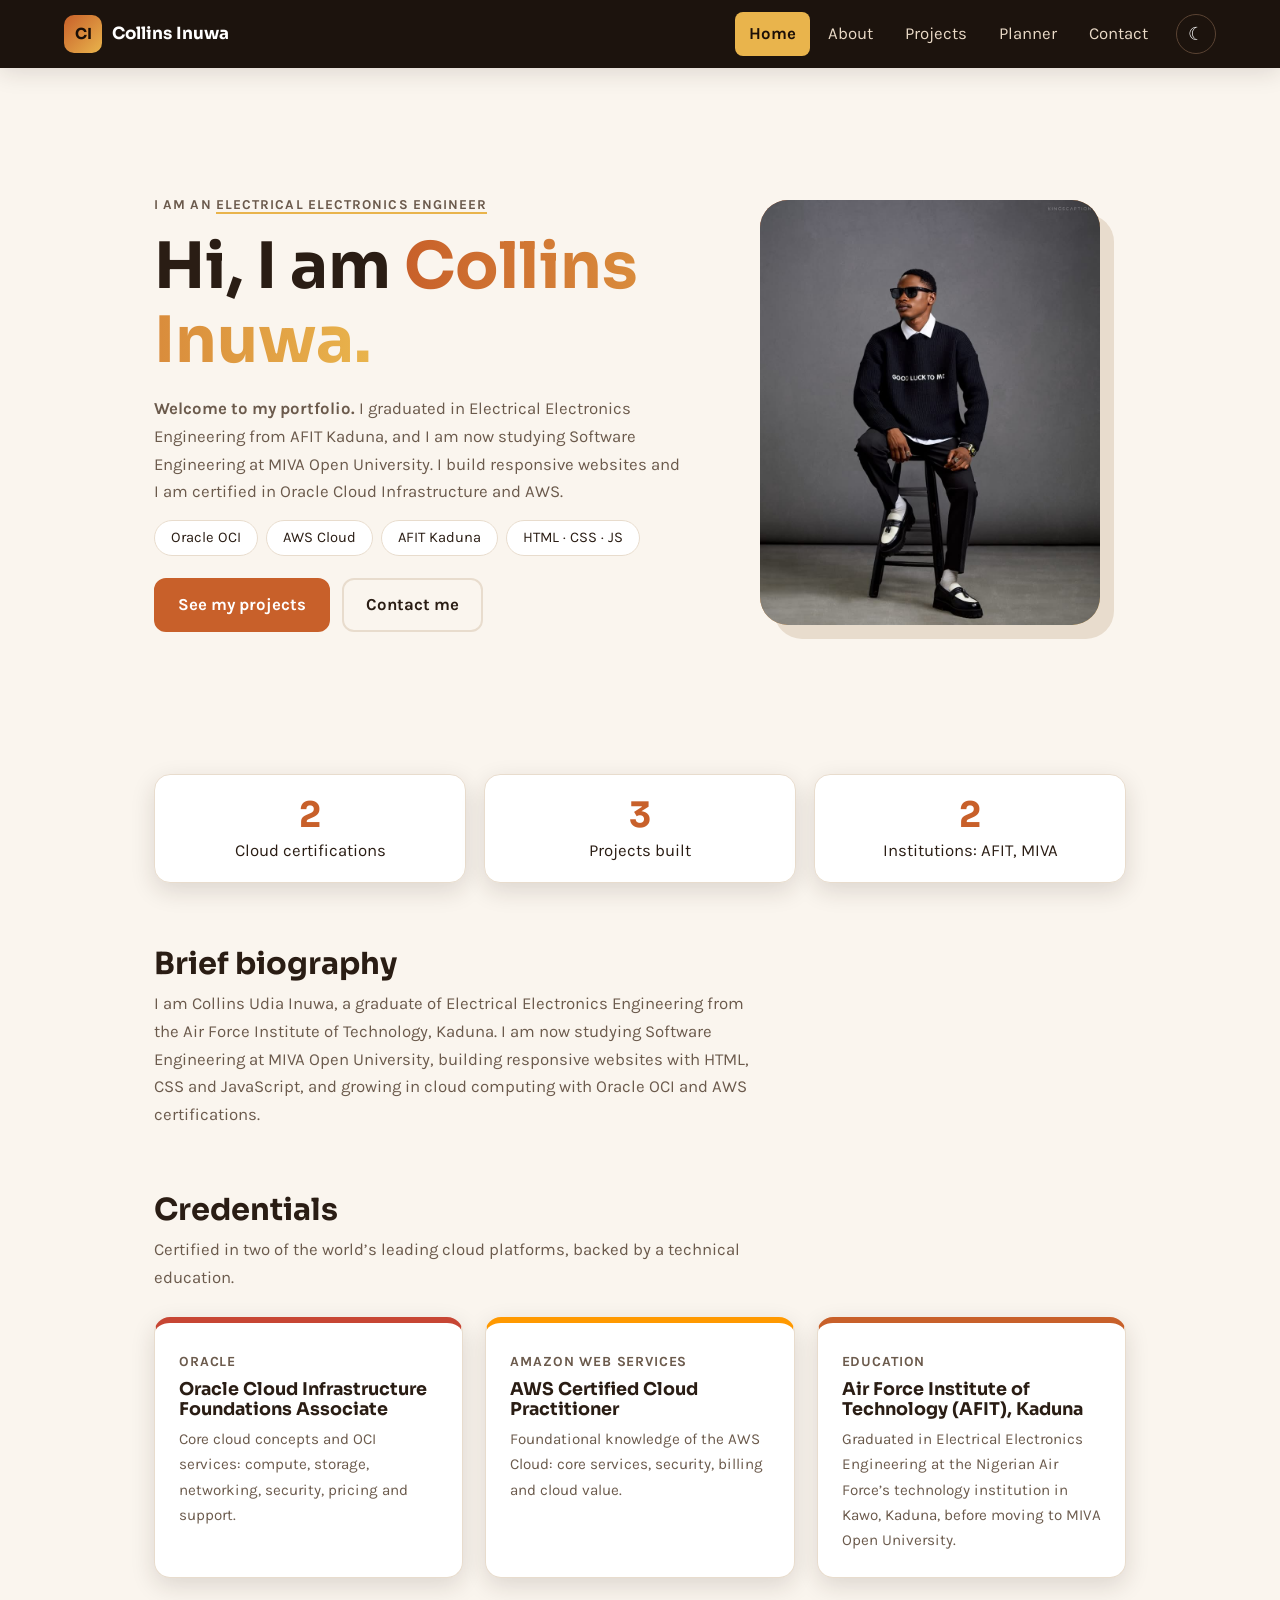
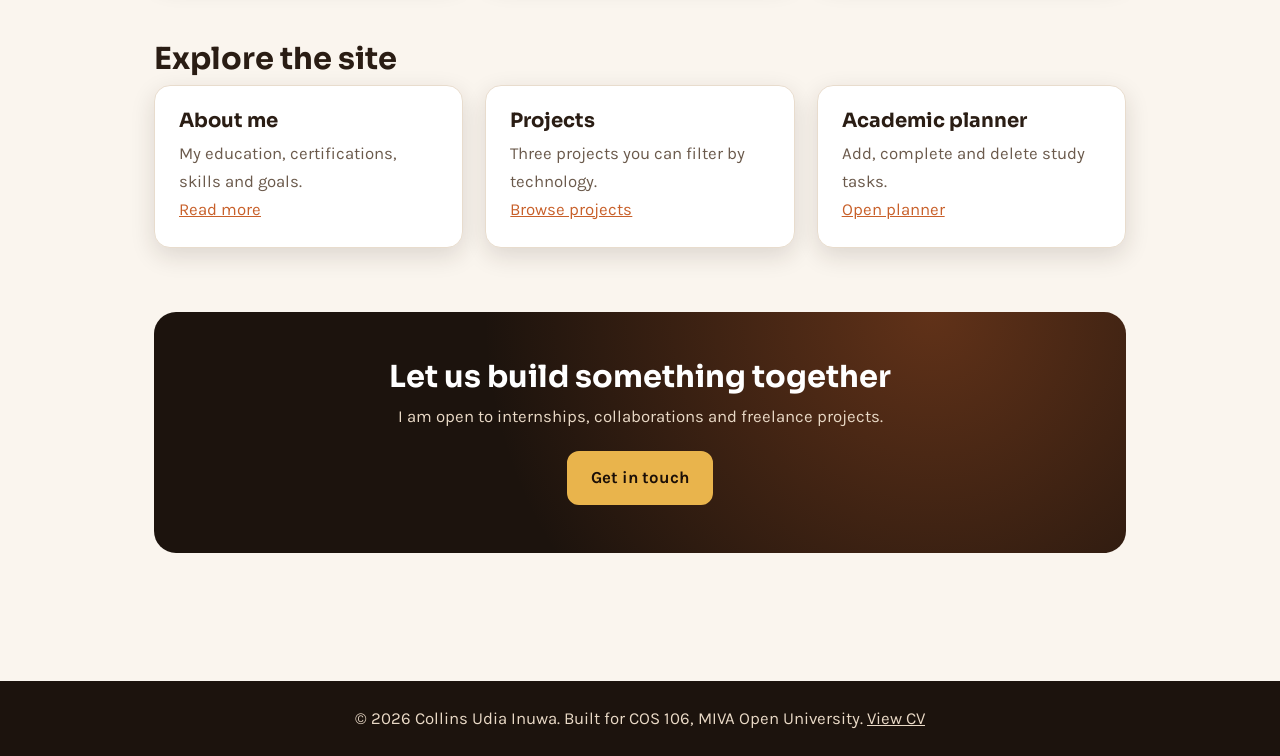
==== index.html @ ea360eef "Add files via upload" ====
<!DOCTYPE html>
<html lang="en"><head><meta charset="utf-8"><meta name="viewport" content="width=device-width,initial-scale=1">
<title>Home | Collins Inuwa</title>
<meta name="description" content="Portfolio of Collins Inuwa: Electrical Electronics Engineering graduate (AFIT Kaduna), Software Engineering student, Oracle OCI and AWS certified.">
<script>document.documentElement.dataset.theme=localStorage.getItem('theme')||(matchMedia('(prefers-color-scheme: dark)').matches?'dark':'light')</script>
<meta name="theme-color" content="#1c130d"><meta property="og:type" content="website"><meta property="og:title" content="Collins Inuwa | Portfolio"><meta property="og:description" content="Software Engineering student, Oracle OCI and AWS certified, AFIT Kaduna alumnus."><link rel="icon" href="img/favicon.svg" type="image/svg+xml">
<link rel="preconnect" href="https://fonts.googleapis.com"><link href="https://fonts.googleapis.com/css2?family=Karla:wght@400;700&family=Sora:wght@600;700&display=swap" rel="stylesheet">
<link rel="stylesheet" href="css/style.css"></head><body>
<a class="skip" href="#main">Skip to content</a>
<header class="site-header"><a class="brand" href="index.html"><b>CI</b>Collins Inuwa</a><nav aria-label="Main"><ul><li><a href="index.html" class=active aria-current=page>Home</a></li><li><a href="about.html">About</a></li><li><a href="projects.html">Projects</a></li><li><a href="planner.html">Planner</a></li><li><a href="contact.html">Contact</a></li></ul></nav><button class="icon-btn" id="themeBtn" aria-label="Toggle light and dark mode"></button><button class="icon-btn" id="menuBtn" aria-label="Toggle menu" aria-expanded="false">&#9776;</button></header>
<main id="main">
<section class="hero">
<div><p class="kicker">I am an <span class="role" id="role" data-roles="Electrical Electronics Engineer|Software Engineering student|Oracle and AWS certified builder">Electrical Electronics Engineer</span></p><h1>Hi, I am <span>Collins Inuwa.</span></h1>
<p><strong>Welcome to my portfolio.</strong> I graduated in Electrical Electronics Engineering from AFIT Kaduna, and I am now studying Software Engineering at MIVA Open University. I build responsive websites and I am certified in Oracle Cloud Infrastructure and AWS.</p>
<ul class="pills"><li>Oracle OCI</li><li>AWS Cloud</li><li>AFIT Kaduna</li><li>HTML &middot; CSS &middot; JS</li></ul>
<div class="row"><a class="btn" href="projects.html">See my projects</a><a class="btn alt" href="contact.html">Contact me</a></div></div>
<figure class="photo"><div class="avatar">CI<img src="img/collins.jpg" alt="Collins Inuwa seated on a stool in a black sweater and sunglasses" width="864" height="1080" data-fallback></div>
</figure></section>
<div class="stats"><div class="box rv"><strong>2</strong>Cloud certifications</div><div class="box rv"><strong>3</strong>Projects built</div><div class="box rv"><strong>2</strong>Institutions: AFIT, MIVA</div></div>
<section><h2>Brief biography</h2><p class="lead">I am Collins Udia Inuwa, a graduate of Electrical Electronics Engineering from the Air Force Institute of Technology, Kaduna. I am now studying Software Engineering at MIVA Open University, building responsive websites with HTML, CSS and JavaScript, and growing in cloud computing with Oracle OCI and AWS certifications.</p></section>
<section><h2>Credentials</h2><p class="lead">Certified in two of the world&rsquo;s leading cloud platforms, backed by a technical education.</p><div class="grid certs"><article class="box cert rv" style="--c:#c74634"><small>Oracle</small><h3>Oracle Cloud Infrastructure Foundations Associate</h3><p>Core cloud concepts and OCI services: compute, storage, networking, security, pricing and support.</p></article><article class="box cert rv" style="--c:#ff9900"><small>Amazon Web Services</small><h3>AWS Certified Cloud Practitioner</h3><p>Foundational knowledge of the AWS Cloud: core services, security, billing and cloud value.</p></article><article class="box cert rv" style="--c:#c8602a"><small>Education</small><h3>Air Force Institute of Technology (AFIT), Kaduna</h3><p>Graduated in Electrical Electronics Engineering at the Nigerian Air Force&rsquo;s technology institution in Kawo, Kaduna, before moving to MIVA Open University.</p></article></div></section>
<section><h2>Explore the site</h2><div class="grid">
<article class="box rv"><h3>About me</h3><p class="mu">My education, certifications, skills and goals.</p><a href="about.html">Read more</a></article>
<article class="box rv"><h3>Projects</h3><p class="mu">Three projects you can filter by technology.</p><a href="projects.html">Browse projects</a></article>
<article class="box rv"><h3>Academic planner</h3><p class="mu">Add, complete and delete study tasks.</p><a href="planner.html">Open planner</a></article></div></section>
<section class="cta"><h2>Let us build something together</h2><p>I am open to internships, collaborations and freelance projects.</p><a class="btn" href="contact.html">Get in touch</a></section>
</main>
<footer><p>&copy; 2026 Collins Udia Inuwa. Built for COS 106, MIVA Open University. <a href="resume.html" style="color:#e9d9c6">View CV</a></p></footer>
<script src="js/main.js"></script></body></html>
---- css/style.css ----
/* ===== Tokens ===== */
:root{--gd:#e9b44c;--bg:#faf5ee;--card:#fff;--ink:#2a1d14;--mu:#6b5a4c;--pri:#c8602a;--mint:#0e8f63;--ln:#e8dccd;--hd:#1c130d;--sh:rgba(42,29,20,.14)}
[data-theme=dark]{--bg:#15110e;--card:#201a15;--ink:#f7efe6;--mu:#b9ab9b;--pri:#f0a050;--mint:#4fd69c;--ln:#3a2f26;--hd:#0e0a07;--sh:rgba(0,0,0,.5)}
*{box-sizing:border-box;margin:0}
html{scroll-behavior:smooth}
body{font:1.05rem/1.65 'Karla','Segoe UI',system-ui,sans-serif;background:var(--bg);color:var(--ink);transition:background .3s,color .3s}
h1,h2,h3,.brand{font-family:'Sora','Segoe UI',sans-serif;line-height:1.15}
a{color:var(--pri)}
:focus-visible{outline:3px solid var(--gd);outline-offset:2px}
.skip{position:absolute;left:-999px;background:var(--mint);color:#000;padding:8px 14px;z-index:20}.skip:focus{left:8px;top:8px}
.mu{color:var(--mu)}[hidden]{display:none!important}
/* ===== Header ===== */
.site-header{position:sticky;top:0;z-index:9;display:flex;align-items:center;gap:14px;padding:12px 5%;background:var(--hd);box-shadow:0 4px 24px var(--sh)}
.brand{display:flex;align-items:center;gap:10px;margin-right:auto;color:#fff;text-decoration:none;font-weight:700}
.brand b{display:grid;place-items:center;width:38px;height:38px;border-radius:10px;background:linear-gradient(135deg,var(--pri),var(--gd));color:#1b0f07;font-size:.95rem}
nav ul{display:flex;gap:4px;list-style:none;padding:0}
nav a{display:block;padding:8px 14px;border-radius:8px;color:#e9d9c6;text-decoration:none;transition:.2s}
nav a:hover{background:#3a2a1e;color:#fff}nav a.active{background:var(--gd);color:#1b0f07;font-weight:700}
.icon-btn{width:40px;height:40px;border-radius:50%;border:1px solid #5a4333;background:transparent;color:#fff;font-size:1.15rem;cursor:pointer;transition:.2s}
.icon-btn:hover{background:#3a2a1e;transform:rotate(15deg)}#menuBtn{display:none}
/* ===== Layout ===== */
main{max-width:1100px;margin:auto;padding:48px 5% 64px}
section{margin-bottom:64px}h2{font-size:1.9rem;margin-bottom:8px}.lead{color:var(--mu);margin-bottom:26px;max-width:60ch}
.grid{display:grid;grid-template-columns:repeat(auto-fit,minmax(250px,1fr));gap:22px}
.box{background:var(--card);border:1px solid var(--ln);border-radius:16px;padding:24px;box-shadow:0 8px 24px var(--sh);transition:transform .25s,box-shadow .25s}
.box:hover{transform:translateY(-4px)}.box h3{margin-bottom:8px}
.split{display:grid;grid-template-columns:300px 1fr;gap:40px;align-items:start}.split.rev{grid-template-columns:1fr 300px}
.side{position:sticky;top:90px}.side h3{margin-top:14px}
.facts{list-style:none;padding:0;margin:12px 0 18px}.facts li{padding:8px 0;border-bottom:1px solid var(--ln)}
/* ===== Buttons, pills ===== */
.btn{display:inline-block;padding:11px 22px;border-radius:12px;background:var(--pri);color:#fff;text-decoration:none;border:2px solid var(--pri);cursor:pointer;font:inherit;font-weight:700;transition:.2s}
[data-theme=dark] .btn{color:#15110e}.btn:hover{transform:translateY(-3px);box-shadow:0 8px 20px var(--sh)}
.btn.alt{background:transparent;color:var(--ink);border-color:var(--ln)}.btn.alt:hover,.btn.alt.on{border-color:var(--pri);background:var(--pri);color:#fff}
.btn{text-align:center}
.row{display:flex;gap:12px;flex-wrap:wrap;margin-top:22px}
.pills,.chips{display:flex;flex-wrap:wrap;gap:8px;list-style:none;padding:0;margin:6px 0 0}
.pills li,.chips li{background:var(--card);border:1px solid var(--ln);border-radius:99px;padding:5px 16px;font-size:.92rem}
.tag{display:inline-block;font-size:.8rem;background:var(--ln);border-radius:6px;padding:2px 9px;margin:8px 6px 8px 0}
/* ===== Hero ===== */
.hero{display:grid;grid-template-columns:1.15fr .85fr;gap:48px;align-items:center;min-height:66vh}
.kicker{color:var(--mint);font-weight:700;letter-spacing:.08em;text-transform:uppercase;font-size:.85rem}
.hero h1{font-size:clamp(2.3rem,6vw,4rem);margin:8px 0 18px}
.hero h1 span{background:linear-gradient(90deg,var(--pri),var(--gd));-webkit-background-clip:text;background-clip:text;color:transparent}
.hero p{max-width:56ch;color:var(--mu);margin-bottom:14px}
.photo{position:relative;justify-self:center;width:min(100%,340px)}
.avatar{aspect-ratio:4/5;border-radius:28px;background:linear-gradient(135deg,var(--pri),var(--gd));display:grid;place-items:center;font:700 5rem 'Sora',sans-serif;color:#1b0f07;box-shadow:14px 14px 0 var(--ln);position:relative;overflow:hidden}
.avatar img{position:absolute;inset:0;width:100%;height:100%;object-fit:cover;object-position:50% 28%}
.badge{position:absolute;left:-18px;bottom:-18px;background:var(--hd);color:#f4e8d8;padding:10px 16px;border-radius:12px;box-shadow:0 10px 30px var(--sh);font-size:.9rem;line-height:1.35}.badge strong{display:block;color:var(--gd);font-family:Sora,sans-serif}
.stats{display:grid;grid-template-columns:repeat(auto-fit,minmax(170px,1fr));gap:18px;margin-bottom:64px}
.stats .box{text-align:center;padding:18px}.stats strong{display:block;font:700 2.2rem 'Sora',sans-serif;color:var(--pri)}
/* ===== Certs, timeline, skills ===== */
.certs{grid-template-columns:repeat(auto-fit,minmax(260px,1fr))}
.cert{border-top:6px solid var(--c)}.cert small{color:var(--mu);font-weight:700;text-transform:uppercase;letter-spacing:.06em}
.cert h3{font-size:1.1rem;margin:4px 0 8px}.cert p,.cert li{font-size:.95rem;color:var(--mu)}.cert ul{padding-left:18px;margin-top:8px}
.bar{display:flex;align-items:center;gap:10px;font-size:.85rem;margin-top:8px}.bar i{display:block;height:8px;border-radius:8px;background:var(--c);width:var(--w)}.bar em{font-style:normal;min-width:40px}
.line{list-style:none;padding:0;border-left:3px solid var(--pri)}.line li{padding:0 0 22px 22px;position:relative}
.line li::before{content:"";position:absolute;left:-9px;top:6px;width:15px;height:15px;border-radius:50%;background:var(--mint);border:3px solid var(--bg)}
table{width:100%;border-collapse:collapse;background:var(--card);border:1px solid var(--ln);border-radius:12px;overflow:hidden}
th,td{padding:12px 16px;text-align:left;border-bottom:1px solid var(--ln)}th{background:var(--hd);color:#fff}
meter{width:110px;height:10px}
.cta{background:var(--hd);color:#fff;border-radius:22px;padding:48px 6%;text-align:center;background-image:radial-gradient(circle at 80% 0,#c8602a66,transparent 55%)}
.cta p{color:#e9d9c6;margin-bottom:20px}.cta .btn{background:var(--gd);border-color:var(--gd);color:#1b0f07}
.voice{display:flex;align-items:center;gap:18px;flex-wrap:wrap;margin-top:22px;max-width:560px;padding:14px 18px}.voice strong{display:block}.voice audio{flex:1 1 240px;min-width:0}
/* ===== Projects ===== */
.filters{display:flex;gap:10px;flex-wrap:wrap;margin-bottom:28px}
.proj{overflow:hidden;padding:0}.proj img{width:100%;display:block;border-bottom:1px solid var(--ln)}.proj div{padding:18px 22px 22px}
video{width:100%;border-radius:16px;border:1px solid var(--ln);background:#000}
/* ===== Forms, planner ===== */
form{display:grid;gap:18px;max-width:620px}label{font-weight:700;display:block;margin-bottom:4px}
input,textarea{width:100%;padding:12px 14px;border:2px solid var(--ln);border-radius:12px;font:inherit;background:var(--card);color:var(--ink)}
input:focus,textarea:focus{border-color:var(--pri);outline:0}
.bad{border-color:#e0364a!important}.err{color:#e0364a;font-size:.9rem;min-height:1.2em;display:block}#status{font-weight:700;color:var(--mint)}
.add{display:flex;gap:10px;flex-wrap:wrap;max-width:720px}.add input[type=text]{flex:1 1 220px;width:auto}.add input[type=date]{flex:0 1 170px;width:auto}
progress{width:100%;max-width:720px;height:10px;margin:18px 0 6px;accent-color:var(--mint)}
#tasks{list-style:none;padding:0;max-width:720px;margin-top:16px;display:grid;gap:10px}
#tasks li{display:flex;align-items:center;gap:12px;background:var(--card);border:1px solid var(--ln);border-radius:12px;padding:12px 16px;animation:in .3s both}
#tasks li span{flex:1}#tasks li.done span{text-decoration:line-through;color:var(--mu)}#tasks li.done{border-color:var(--mint)}
#tasks input{width:22px;height:22px;accent-color:var(--mint)}#tasks small{display:block;color:var(--mu)}
#tasks button{border:0;background:#ffe3e6;color:#d62839;border-radius:8px;width:34px;height:34px;cursor:pointer}
#count{color:var(--mu);font-weight:700}.empty{color:var(--mu);padding:20px 0}
footer{background:var(--hd);color:#e9d9c6;text-align:center;padding:24px 5%}
.role{border-bottom:2px solid var(--gd);transition:opacity .35s}.role.out{opacity:0}
.top{position:fixed;right:20px;bottom:20px;z-index:8;width:46px;height:46px;border-radius:50%;border:0;background:var(--pri);color:#fff;font-size:1.2rem;cursor:pointer;box-shadow:0 8px 20px var(--sh);opacity:0;pointer-events:none;transition:.3s}.top.show{opacity:1;pointer-events:auto}
.site-header.scrolled{box-shadow:0 8px 30px rgba(0,0,0,.45)}
.mail{display:flex;gap:10px;align-items:center;flex-wrap:wrap}.mail a{word-break:break-all;font-weight:700}.mail button,.mail .btn{padding:6px 14px;font-size:.85rem}
.btn:disabled{opacity:.6;cursor:wait}#status.fail{color:#e0364a}
.p{font-size:.75rem;font-weight:700;font-style:normal;padding:2px 10px;border-radius:99px}.p1{background:#ffd9d6;color:#b3261e}.p2{background:#fff0c9;color:#8a5a00}.p3{background:#dff3e9;color:#0b6b4a}
#tasks li.late{border-color:#e0364a}#tasks li.late small{color:#e0364a;font-weight:700}
.add select{flex:0 1 130px;width:auto;padding:12px;border:2px solid var(--ln);border-radius:12px;font:inherit;background:var(--card);color:var(--ink)}
.proj details{margin-top:10px}.proj summary{cursor:pointer;font-weight:700;color:var(--pri)}.proj details ul{padding-left:20px;margin-top:6px;color:var(--mu)}
main{animation:in .5s both}
.readbar{position:fixed;top:0;left:0;height:3px;width:0;background:linear-gradient(90deg,var(--pri),var(--gd));z-index:30}
.cv{max-width:820px;margin:auto}.cv h2{font-size:1.15rem;margin:22px 0 8px;padding-bottom:4px;border-bottom:2px solid var(--ln)}.cv ul:not(.chips){padding-left:20px}.cv li{margin-bottom:4px}
@media print{.site-header,footer,.top,.readbar,.skip,.noprint{display:none!important}body{background:#fff;color:#000}.box{box-shadow:none;border:0;padding:0}main{padding:0;animation:none}a{color:#000;text-decoration:none}.mu{color:#333}.rv{opacity:1;transform:none}}
/* ===== Motion & responsive ===== */
.rv{opacity:0;transform:translateY(24px);transition:opacity .6s,transform .6s}.rv.in{opacity:1;transform:none}
@keyframes in{from{opacity:0;transform:translateY(10px)}}
@media(max-width:760px){
#menuBtn{display:block}nav{position:absolute;top:100%;left:0;right:0;background:var(--hd);display:none}nav.open{display:block}nav ul{flex-direction:column;padding:8px 5% 16px}
.hero{grid-template-columns:1fr;gap:56px;min-height:0}.badge{left:8px}
.split,.split.rev{grid-template-columns:1fr}.side{position:static}}
@media(prefers-reduced-motion:reduce){*{animation:none!important;transition:none!important}.rv{opacity:1;transform:none}}
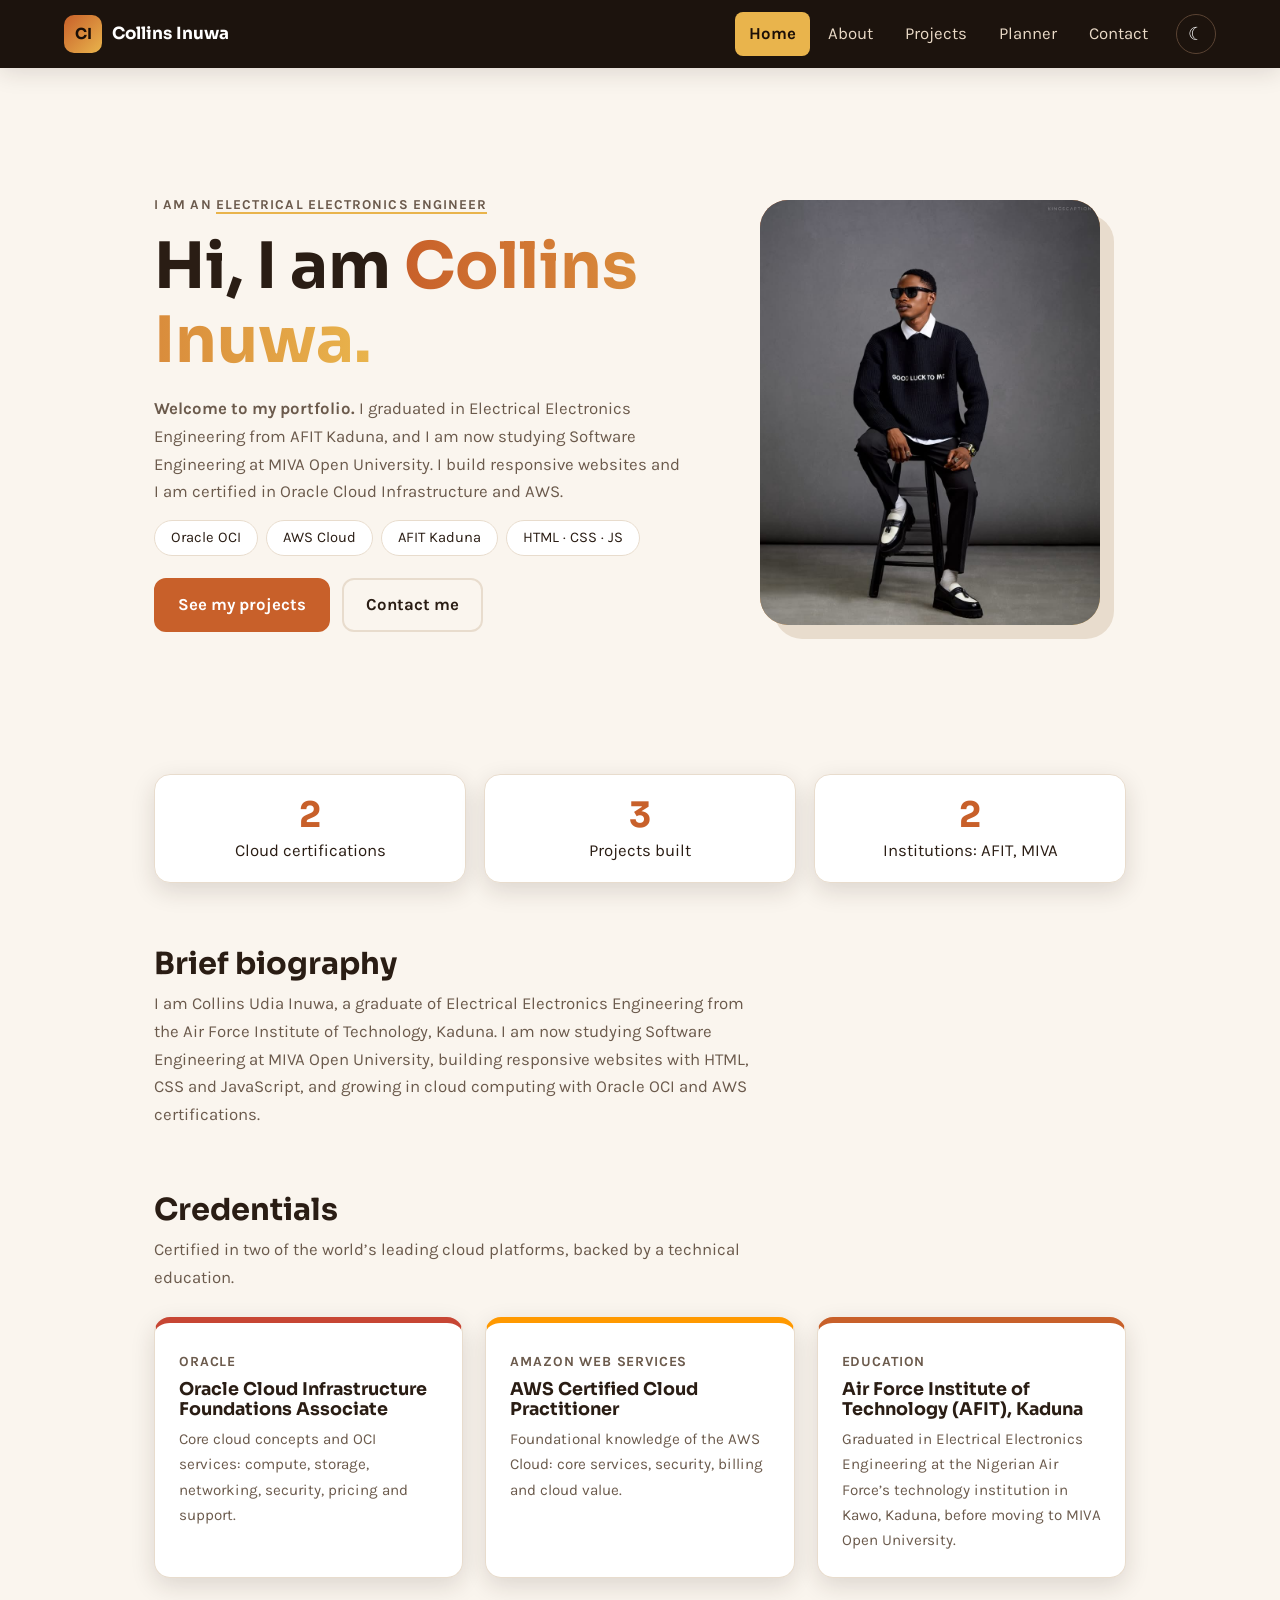
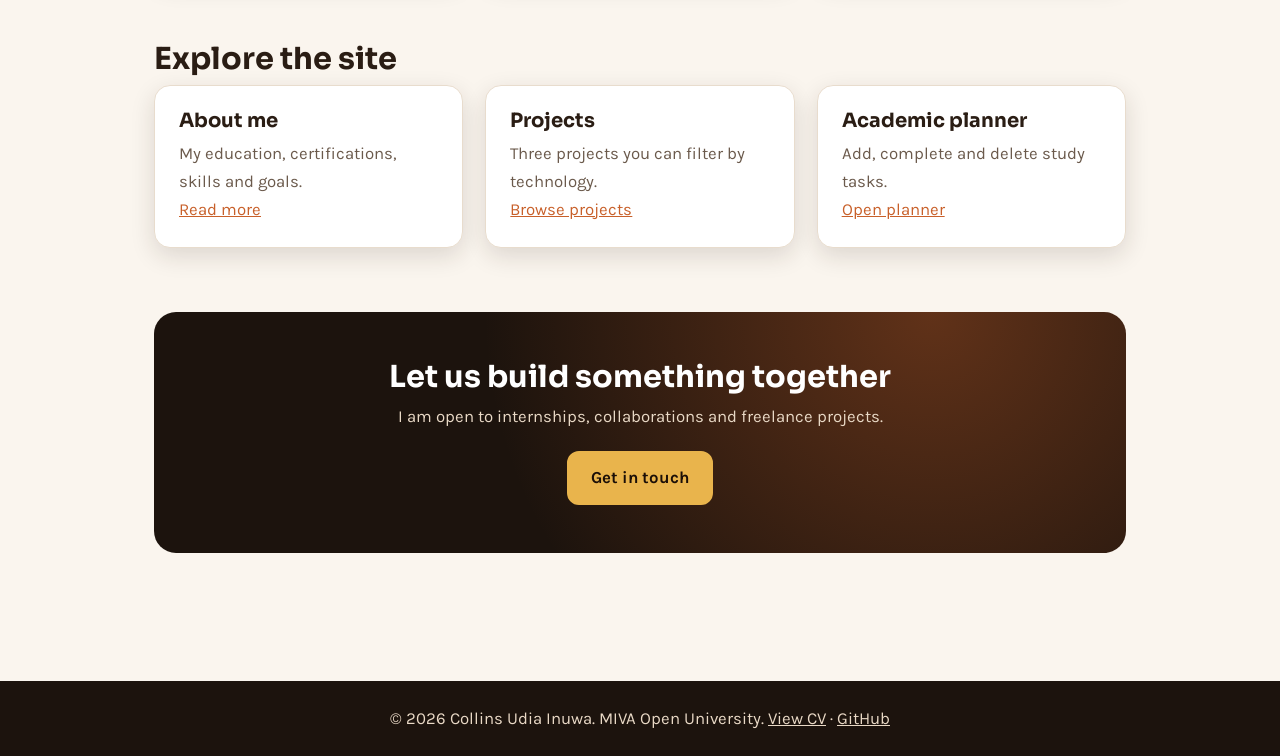
==== commit a4b14974: "Add files via upload" ====
--- a/index.html
+++ b/index.html
@@ -25,5 +25,5 @@
 <article class="box rv"><h3>Academic planner</h3><p class="mu">Add, complete and delete study tasks.</p><a href="planner.html">Open planner</a></article></div></section>
 <section class="cta"><h2>Let us build something together</h2><p>I am open to internships, collaborations and freelance projects.</p><a class="btn" href="contact.html">Get in touch</a></section>
 </main>
-<footer><p>&copy; 2026 Collins Udia Inuwa. Built for COS 106, MIVA Open University. <a href="resume.html" style="color:#e9d9c6">View CV</a></p></footer>
+<footer><p>&copy; 2026 Collins Udia Inuwa. MIVA Open University. <a href="resume.html" style="color:#e9d9c6">View CV</a> &middot; <a href="https://github.com/collinsinuwa/collins-portfolio" target="_blank" rel="noopener" style="color:#e9d9c6">GitHub</a></p></footer>
 <script src="js/main.js"></script></body></html>
